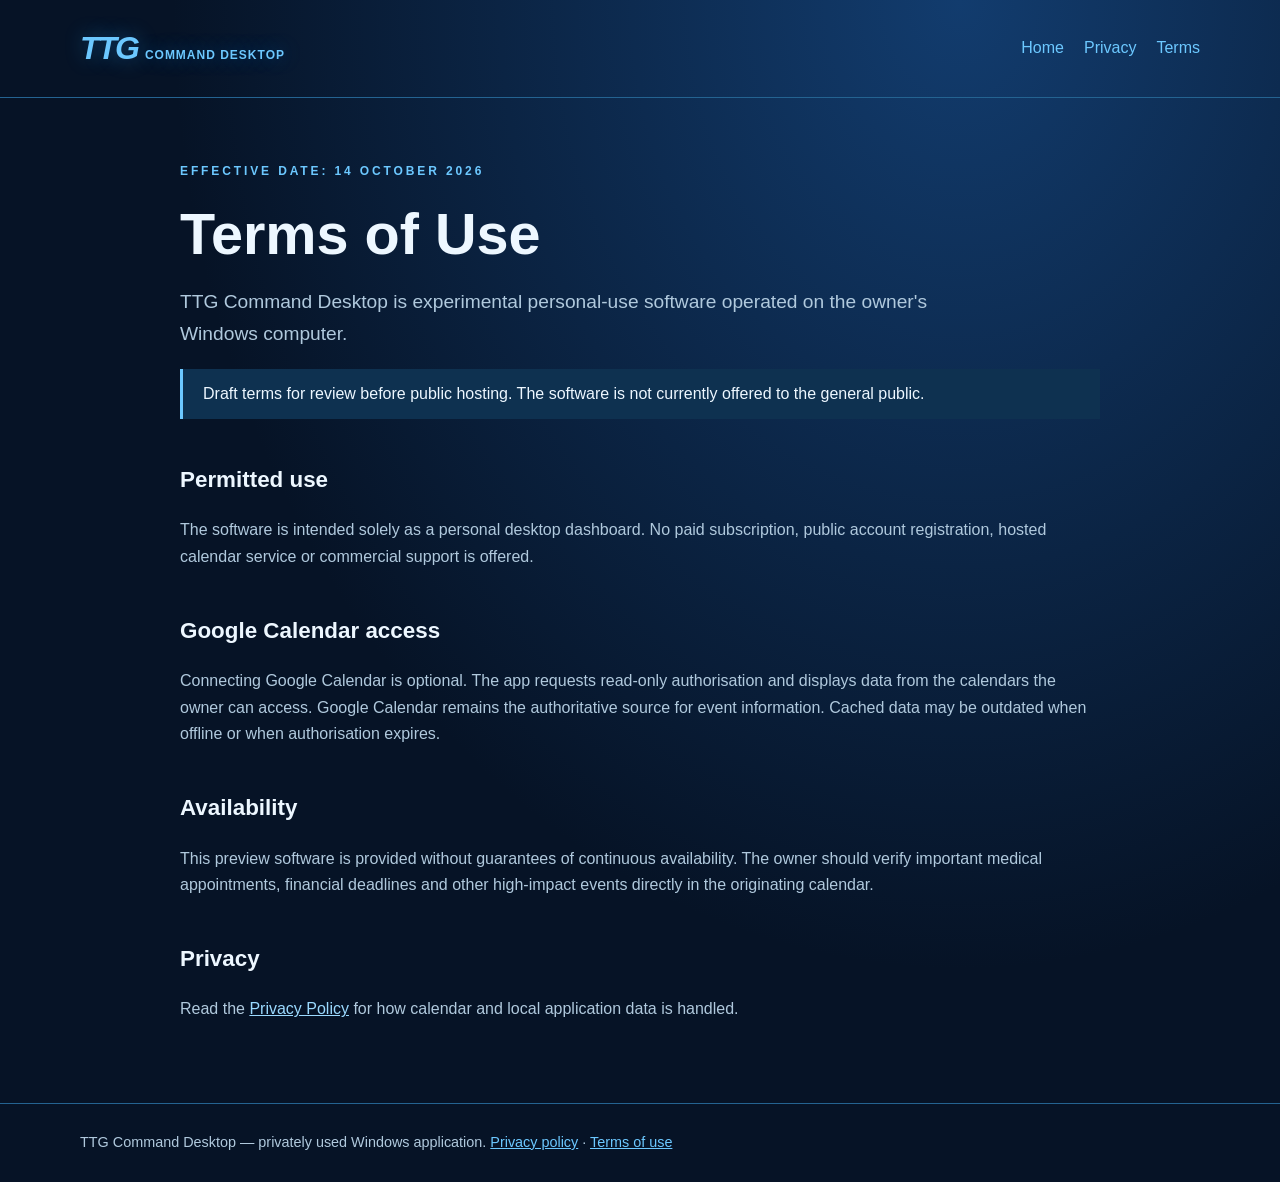
==== terms.html @ db8e2920 "Add files via upload" ====
<!doctype html><html lang="en-GB"><head><meta charset="utf-8"><meta name="viewport" content="width=device-width,initial-scale=1"><title>Terms of use | TTG Command Desktop</title><meta name="description" content="TTG Command Desktop is a private Windows command centre with a read-only Google Calendar integration."><link rel="stylesheet" href="./style.css"></head><body><header><div class="logo">TTG <small style="font-style:normal;font-size:12px;letter-spacing:1px">COMMAND DESKTOP</small></div><nav aria-label="Site navigation"><a href="./index.html">Home</a><a href="./privacy.html">Privacy</a><a href="./terms.html">Terms</a></nav></header><main><div class="kicker">Effective date: 14 October 2026</div><h1>Terms of Use</h1><p class="lead">TTG Command Desktop is experimental personal-use software operated on the owner's Windows computer.</p><div class="notice">Draft terms for review before public hosting. The software is not currently offered to the general public.</div><h2>Permitted use</h2><p>The software is intended solely as a personal desktop dashboard. No paid subscription, public account registration, hosted calendar service or commercial support is offered.</p><h2>Google Calendar access</h2><p>Connecting Google Calendar is optional. The app requests read-only authorisation and displays data from the calendars the owner can access. Google Calendar remains the authoritative source for event information. Cached data may be outdated when offline or when authorisation expires.</p><h2>Availability</h2><p>This preview software is provided without guarantees of continuous availability. The owner should verify important medical appointments, financial deadlines and other high-impact events directly in the originating calendar.</p><h2>Privacy</h2><p>Read the <a href="./privacy.html">Privacy Policy</a> for how calendar and local application data is handled.</p></main><footer>TTG Command Desktop — privately used Windows application. <a href="./privacy.html">Privacy policy</a> · <a href="./terms.html">Terms of use</a></footer></body></html>
---- style.css ----
:root{color-scheme:dark;--bg:#061326;--panel:#0c2543;--line:#246391;--blue:#6cc8ff;--text:#edf7ff;--muted:#b0c9dd}
*{box-sizing:border-box}body{margin:0;background:radial-gradient(ellipse at 75% 0,#123c6e 0,transparent 58%),var(--bg);font-family:Segoe UI,Arial,sans-serif;color:var(--text);min-height:100vh;line-height:1.65}
header{padding:22px min(7vw,80px);display:flex;justify-content:space-between;align-items:center;border-bottom:1px solid var(--line);gap:20px;flex-wrap:wrap}
.logo{font-weight:900;font-style:italic;letter-spacing:-2px;font-size:32px;color:var(--blue);text-shadow:0 0 20px #2da4ff6b}
nav{display:flex;gap:20px;flex-wrap:wrap}nav a,footer a{color:var(--blue)}a{color:#9bdaff}a:hover{text-decoration:underline}nav a{text-decoration:none}
main{width:min(920px,90vw);margin:4em auto 5em}h1{font-size:clamp(2rem,5vw,3.6rem);line-height:1.12;margin:.35em 0}h2{margin-top:1.9em;font-size:1.4rem}p,li{color:var(--muted)}
.kicker{text-transform:uppercase;letter-spacing:.24em;font-size:.75rem;color:var(--blue);font-weight:800}
.lead{font-size:1.2rem;max-width:780px}.card{background:linear-gradient(150deg,#102e52,#081e39);border:1px solid var(--line);border-radius:18px;padding:24px;margin-top:22px;box-shadow:0 14px 30px #0003}
.grid{display:grid;grid-template-columns:repeat(auto-fit,minmax(220px,1fr));gap:15px}.grid .card{margin:0}
strong{color:var(--text)}.notice{border-left:3px solid var(--blue);padding:12px 20px;background:#0e3150;color:var(--text)}
footer{padding:27px min(7vw,80px);color:var(--muted);font-size:.9rem;border-top:1px solid var(--line)}
ul{padding-left:22px}li{padding:3px 0}.tag{display:inline-block;font-size:.75rem;border:1px solid var(--line);border-radius:100px;padding:5px 12px;color:var(--blue)}
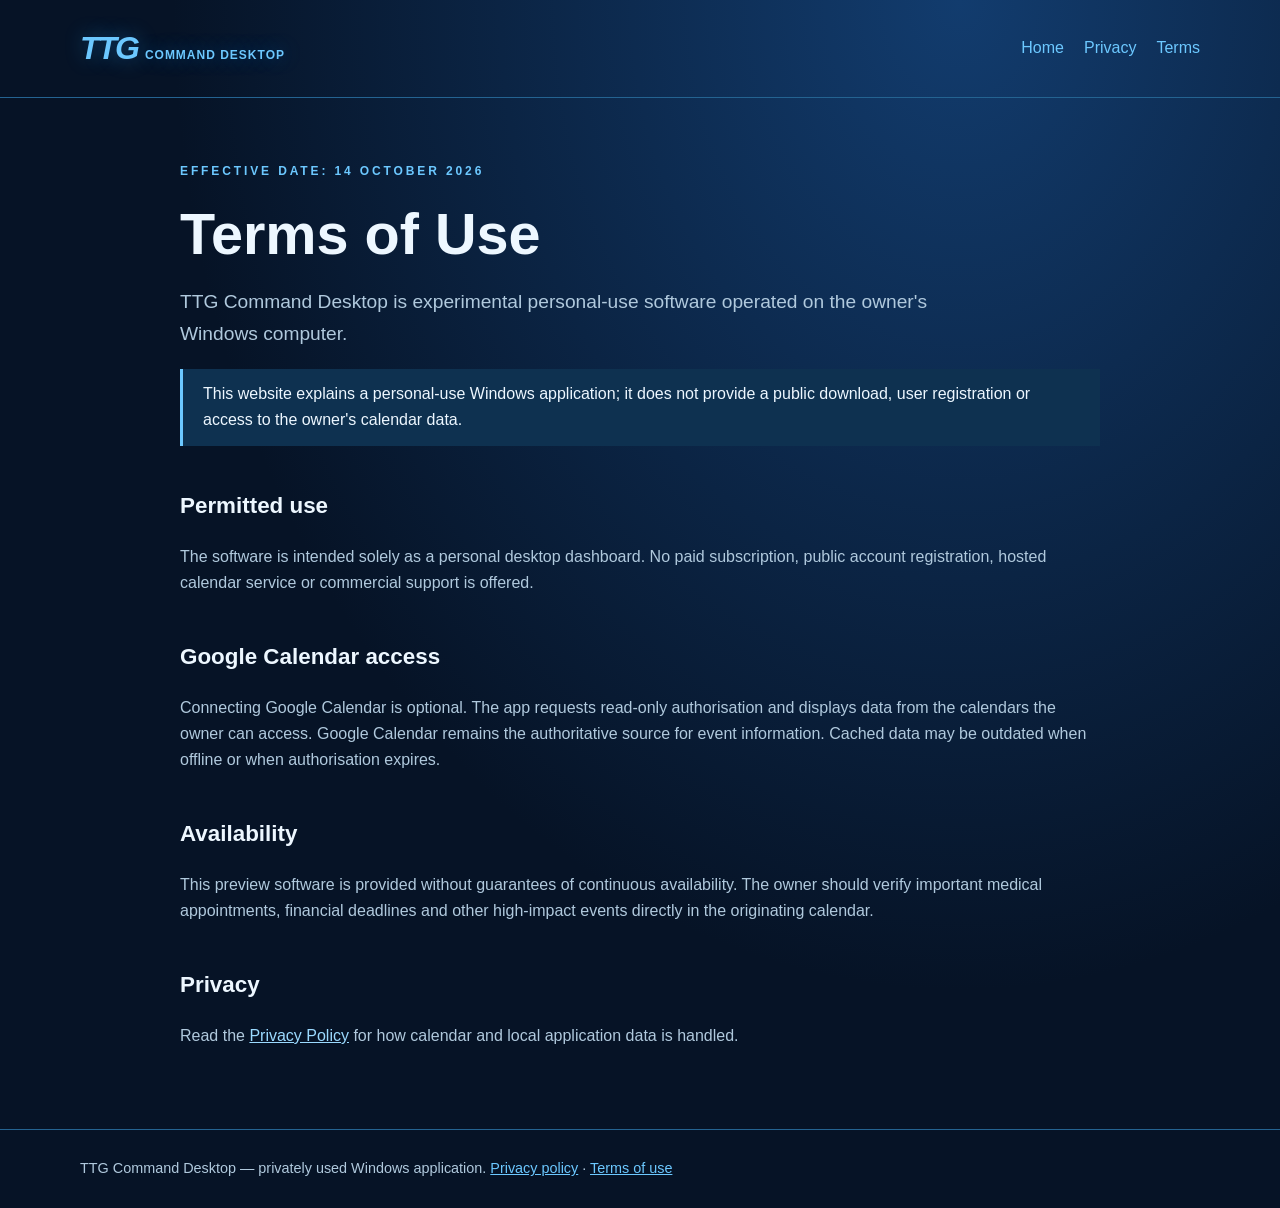
==== commit 8bc1f19d: "Add files via upload" ====
--- a/terms.html
+++ b/terms.html
@@ -1 +1 @@
-<!doctype html><html lang="en-GB"><head><meta charset="utf-8"><meta name="viewport" content="width=device-width,initial-scale=1"><title>Terms of use | TTG Command Desktop</title><meta name="description" content="TTG Command Desktop is a private Windows command centre with a read-only Google Calendar integration."><link rel="stylesheet" href="./style.css"></head><body><header><div class="logo">TTG <small style="font-style:normal;font-size:12px;letter-spacing:1px">COMMAND DESKTOP</small></div><nav aria-label="Site navigation"><a href="./index.html">Home</a><a href="./privacy.html">Privacy</a><a href="./terms.html">Terms</a></nav></header><main><div class="kicker">Effective date: 14 October 2026</div><h1>Terms of Use</h1><p class="lead">TTG Command Desktop is experimental personal-use software operated on the owner's Windows computer.</p><div class="notice">Draft terms for review before public hosting. The software is not currently offered to the general public.</div><h2>Permitted use</h2><p>The software is intended solely as a personal desktop dashboard. No paid subscription, public account registration, hosted calendar service or commercial support is offered.</p><h2>Google Calendar access</h2><p>Connecting Google Calendar is optional. The app requests read-only authorisation and displays data from the calendars the owner can access. Google Calendar remains the authoritative source for event information. Cached data may be outdated when offline or when authorisation expires.</p><h2>Availability</h2><p>This preview software is provided without guarantees of continuous availability. The owner should verify important medical appointments, financial deadlines and other high-impact events directly in the originating calendar.</p><h2>Privacy</h2><p>Read the <a href="./privacy.html">Privacy Policy</a> for how calendar and local application data is handled.</p></main><footer>TTG Command Desktop — privately used Windows application. <a href="./privacy.html">Privacy policy</a> · <a href="./terms.html">Terms of use</a></footer></body></html>+<!doctype html><html lang="en-GB"><head><meta charset="utf-8"><meta name="viewport" content="width=device-width,initial-scale=1"><title>Terms of use | TTG Command Desktop</title><meta name="description" content="TTG Command Desktop is a private Windows command centre with a read-only Google Calendar integration."><link rel="stylesheet" href="./style.css"></head><body><header><div class="logo">TTG <small style="font-style:normal;font-size:12px;letter-spacing:1px">COMMAND DESKTOP</small></div><nav aria-label="Site navigation"><a href="./index.html">Home</a><a href="./privacy.html">Privacy</a><a href="./terms.html">Terms</a></nav></header><main><div class="kicker">Effective date: 14 October 2026</div><h1>Terms of Use</h1><p class="lead">TTG Command Desktop is experimental personal-use software operated on the owner's Windows computer.</p><div class="notice">This website explains a personal-use Windows application; it does not provide a public download, user registration or access to the owner's calendar data.</div><h2>Permitted use</h2><p>The software is intended solely as a personal desktop dashboard. No paid subscription, public account registration, hosted calendar service or commercial support is offered.</p><h2>Google Calendar access</h2><p>Connecting Google Calendar is optional. The app requests read-only authorisation and displays data from the calendars the owner can access. Google Calendar remains the authoritative source for event information. Cached data may be outdated when offline or when authorisation expires.</p><h2>Availability</h2><p>This preview software is provided without guarantees of continuous availability. The owner should verify important medical appointments, financial deadlines and other high-impact events directly in the originating calendar.</p><h2>Privacy</h2><p>Read the <a href="./privacy.html">Privacy Policy</a> for how calendar and local application data is handled.</p></main><footer>TTG Command Desktop — privately used Windows application. <a href="./privacy.html">Privacy policy</a> · <a href="./terms.html">Terms of use</a></footer></body></html>
